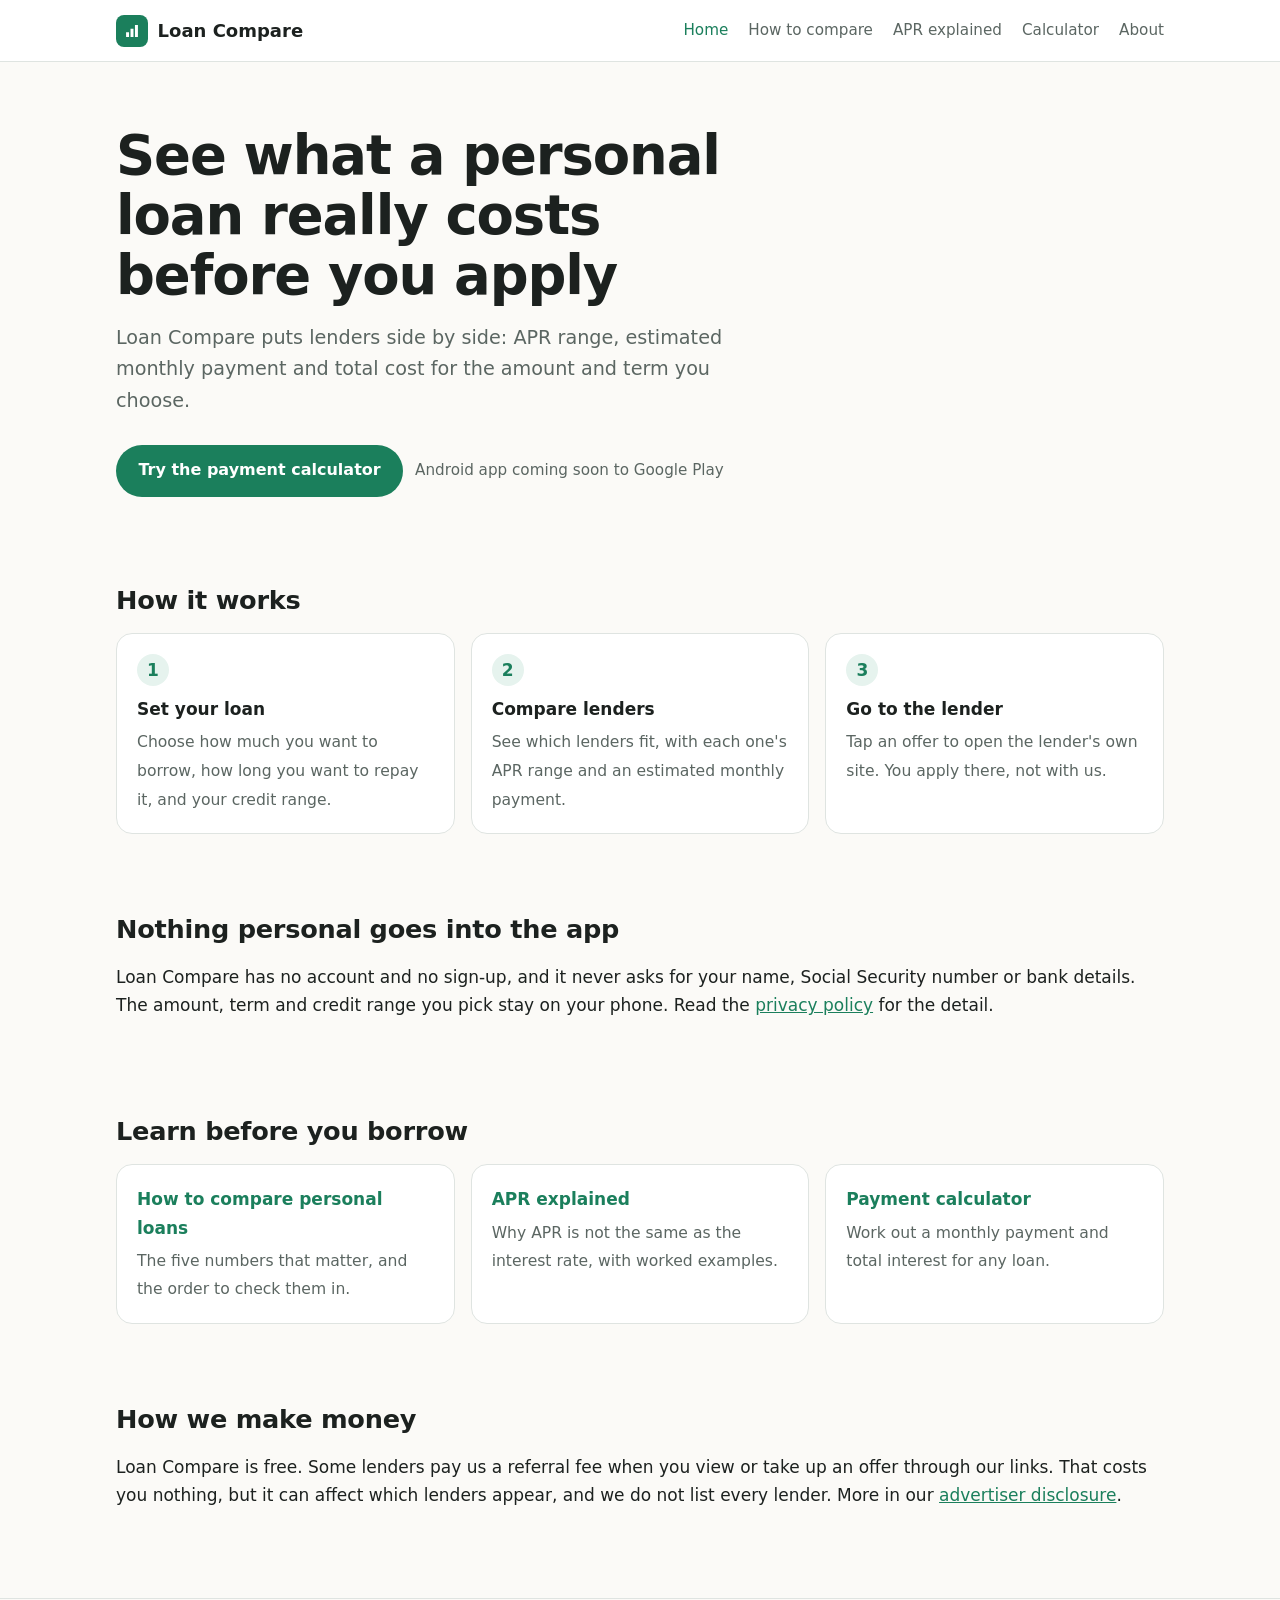
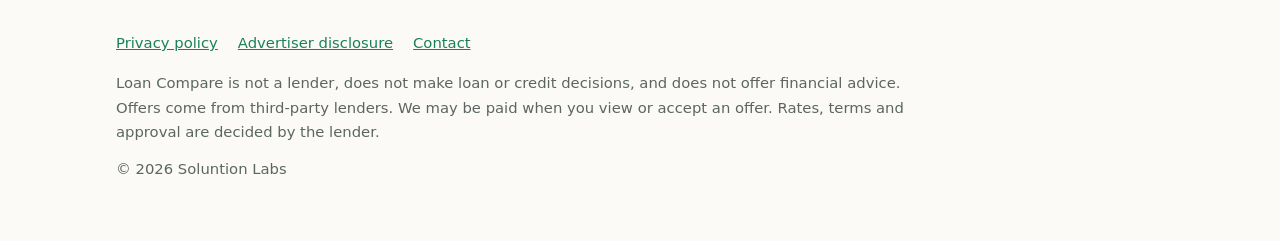
==== index.html @ a1d33915 "Add Loan Compare website and privacy policy Co-Authored-By: Claude Opus 5.5 <noreply@anthropic.com>" ====
<!doctype html>
<html lang="en">
<head>
  <meta charset="utf-8">
  <meta name="viewport" content="width=device-width, initial-scale=1">
  <title>Loan Compare – compare personal loan offers side by side</title>
  <meta name="description" content="Loan Compare is a free Android app and guide for comparing personal loans: see APR ranges, estimate monthly payments and understand the total cost before you apply.">
  <link rel="stylesheet" href="styles.css">
  <link rel="icon" href="favicon.svg" type="image/svg+xml">
</head>
<body>
  <header class="site-header">
    <div class="wrap">
      <a class="logo" href="index.html">
        <svg viewBox="0 0 108 108" aria-hidden="true"><rect width="108" height="108" fill="#1b7f5c"/><path fill="#fff" d="M34 58h10v16H34zM49 46h10v28H49zM64 34h10v40H64z"/></svg>
        Loan Compare
      </a>
      <nav class="site-nav" aria-label="Main">
        <a href="index.html" aria-current="page">Home</a>
        <a href="how-to-compare-personal-loans.html">How to compare</a>
        <a href="apr-explained.html">APR explained</a>
        <a href="calculator.html">Calculator</a>
        <a href="about.html">About</a>
      </nav>
    </div>
  </header>

  <main>
    <div class="wrap">
      <div class="hero">
        <h1>See what a personal loan really costs before you apply</h1>
        <p>Loan Compare puts lenders side by side: APR range, estimated monthly payment and total cost for the amount and term you choose.</p>
        <div class="button-row">
          <a class="button" href="calculator.html">Try the payment calculator</a>
          <span class="soon">Android app coming soon to Google Play</span>
        </div>
      </div>

      <section aria-labelledby="how">
        <h2 id="how">How it works</h2>
        <ol class="steps">
          <li><strong>Set your loan</strong><span>Choose how much you want to borrow, how long you want to repay it, and your credit range.</span></li>
          <li><strong>Compare lenders</strong><span>See which lenders fit, with each one's APR range and an estimated monthly payment.</span></li>
          <li><strong>Go to the lender</strong><span>Tap an offer to open the lender's own site. You apply there, not with us.</span></li>
        </ol>
      </section>

      <section aria-labelledby="private">
        <h2 id="private">Nothing personal goes into the app</h2>
        <p>Loan Compare has no account and no sign-up, and it never asks for your name, Social Security number or bank details. The amount, term and credit range you pick stay on your phone. Read the <a href="privacy.html">privacy policy</a> for the detail.</p>
      </section>

      <section aria-labelledby="learn">
        <h2 id="learn">Learn before you borrow</h2>
        <div class="cards">
          <a class="card" href="how-to-compare-personal-loans.html"><strong>How to compare personal loans</strong><span>The five numbers that matter, and the order to check them in.</span></a>
          <a class="card" href="apr-explained.html"><strong>APR explained</strong><span>Why APR is not the same as the interest rate, with worked examples.</span></a>
          <a class="card" href="calculator.html"><strong>Payment calculator</strong><span>Work out a monthly payment and total interest for any loan.</span></a>
        </div>
      </section>

      <section aria-labelledby="money">
        <h2 id="money">How we make money</h2>
        <p>Loan Compare is free. Some lenders pay us a referral fee when you view or take up an offer through our links. That costs you nothing, but it can affect which lenders appear, and we do not list every lender. More in our <a href="about.html#disclosure">advertiser disclosure</a>.</p>
      </section>
    </div>
  </main>

  <footer class="site-footer">
    <div class="wrap">
      <nav aria-label="Footer">
        <a href="privacy.html">Privacy policy</a>
        <a href="about.html#disclosure">Advertiser disclosure</a>
        <a href="about.html#contact">Contact</a>
      </nav>
      <p>Loan Compare is not a lender, does not make loan or credit decisions, and does not offer financial advice. Offers come from third-party lenders. We may be paid when you view or accept an offer. Rates, terms and approval are decided by the lender.</p>
      <p>&copy; 2026 Soluntion Labs</p>
    </div>
  </footer>
</body>
</html>
---- styles.css ----
:root {
  --bg: #fbfaf7;
  --surface: #ffffff;
  --text: #1c211f;
  --muted: #5b6662;
  --line: #dfe4e1;
  --brand: #1b7f5c;
  --brand-ink: #ffffff;
  --brand-soft: #e6f3ee;
  --max: 68rem;
  --read: 42rem;
}

@media (prefers-color-scheme: dark) {
  :root {
    --bg: #121615;
    --surface: #1b211f;
    --text: #e8ecea;
    --muted: #a3aeaa;
    --line: #2d3532;
    --brand: #4cc29a;
    --brand-ink: #0c1512;
    --brand-soft: #1d2e28;
  }
}

* { box-sizing: border-box; }

html { -webkit-text-size-adjust: 100%; }

body {
  margin: 0;
  background: var(--bg);
  color: var(--text);
  font: 1.0625rem/1.65 system-ui, -apple-system, "Segoe UI", Roboto, sans-serif;
}

a { color: var(--brand); }
a:focus-visible, button:focus-visible, input:focus-visible, select:focus-visible {
  outline: 3px solid var(--brand);
  outline-offset: 2px;
}

.wrap { max-width: var(--max); margin: 0 auto; padding: 0 1.25rem; }

/* Header */
.site-header { border-bottom: 1px solid var(--line); background: var(--surface); }
.site-header .wrap {
  display: flex; flex-wrap: wrap; align-items: center;
  gap: 0.5rem 1.5rem; padding-top: 0.875rem; padding-bottom: 0.875rem;
}
.logo {
  display: inline-flex; align-items: center; gap: 0.6rem;
  font-weight: 700; font-size: 1.125rem; color: var(--text); text-decoration: none;
}
.logo svg { width: 2rem; height: 2rem; border-radius: 0.5rem; }
.site-nav { display: flex; flex-wrap: wrap; gap: 0.25rem 1.25rem; margin-left: auto; }
.site-nav a { color: var(--muted); text-decoration: none; font-size: 0.95rem; padding: 0.25rem 0; }
.site-nav a:hover, .site-nav a[aria-current="page"] { color: var(--brand); }

/* Hero */
.hero { padding: 4rem 0 3rem; }
.hero h1 {
  font-size: clamp(2.1rem, 5.5vw, 3.4rem); line-height: 1.1;
  letter-spacing: -0.02em; margin: 0 0 1rem; max-width: 18ch; text-wrap: balance;
}
.hero p { font-size: 1.2rem; color: var(--muted); max-width: 38rem; margin: 0 0 1.75rem; }

.button {
  display: inline-block; background: var(--brand); color: var(--brand-ink);
  padding: 0.8rem 1.4rem; border-radius: 999px; font-weight: 600; text-decoration: none;
  border: 0; font-size: 1rem; cursor: pointer;
}
.button.secondary { background: transparent; color: var(--brand); box-shadow: inset 0 0 0 2px var(--brand); }
.button-row { display: flex; flex-wrap: wrap; gap: 0.75rem; align-items: center; }
.soon { color: var(--muted); font-size: 0.95rem; }

/* Sections */
section { padding: 2.5rem 0; }
h2 { font-size: 1.6rem; line-height: 1.25; letter-spacing: -0.01em; margin: 0 0 1rem; text-wrap: balance; }
h3 { font-size: 1.15rem; margin: 1.75rem 0 0.5rem; }

.steps { display: grid; gap: 1rem; grid-template-columns: repeat(auto-fit, minmax(15rem, 1fr)); padding: 0; margin: 0; list-style: none; counter-reset: step; }
.steps li {
  background: var(--surface); border: 1px solid var(--line); border-radius: 1rem;
  padding: 1.25rem; counter-increment: step;
}
.steps li::before {
  content: counter(step); display: inline-grid; place-items: center;
  width: 2rem; height: 2rem; border-radius: 50%;
  background: var(--brand-soft); color: var(--brand); font-weight: 700; margin-bottom: 0.6rem;
}
.steps strong { display: block; margin-bottom: 0.25rem; }
.steps span { color: var(--muted); font-size: 0.975rem; }

.cards { display: grid; gap: 1rem; grid-template-columns: repeat(auto-fit, minmax(16rem, 1fr)); }
.card {
  display: block; background: var(--surface); border: 1px solid var(--line);
  border-radius: 1rem; padding: 1.25rem; text-decoration: none; color: var(--text);
}
.card:hover { border-color: var(--brand); }
.card strong { display: block; color: var(--brand); margin-bottom: 0.25rem; }
.card span { color: var(--muted); font-size: 0.975rem; }

.callout {
  background: var(--brand-soft); border-radius: 1rem; padding: 1.25rem 1.5rem; margin: 1.5rem 0;
}
.callout p { margin: 0; }

/* Articles */
.article { max-width: var(--read); padding: 3rem 0; }
.article h1 { font-size: clamp(1.9rem, 4.5vw, 2.6rem); line-height: 1.15; letter-spacing: -0.02em; margin: 0 0 0.5rem; text-wrap: balance; }
.article .lede { color: var(--muted); font-size: 1.15rem; margin: 0 0 2rem; }
.article h2 { margin-top: 2.5rem; }
.article li { margin-bottom: 0.4rem; }
.updated { color: var(--muted); font-size: 0.95rem; }

.table-scroll { overflow-x: auto; margin: 1.25rem 0; }
table { border-collapse: collapse; width: 100%; font-variant-numeric: tabular-nums; }
th, td { text-align: left; padding: 0.6rem 0.9rem; border-bottom: 1px solid var(--line); white-space: nowrap; }
th { font-size: 0.9rem; color: var(--muted); font-weight: 600; }
td.num, th.num { text-align: right; }

/* Calculator */
.calc {
  display: grid; gap: 1.5rem; grid-template-columns: repeat(auto-fit, minmax(17rem, 1fr));
  background: var(--surface); border: 1px solid var(--line); border-radius: 1rem; padding: 1.5rem;
}
.field { margin-bottom: 1rem; }
.field label { display: block; font-weight: 600; margin-bottom: 0.3rem; }
.field input {
  width: 100%; font: inherit; padding: 0.65rem 0.8rem; border-radius: 0.6rem;
  border: 1px solid var(--line); background: var(--bg); color: var(--text);
}
.result { align-self: start; }
.result .big { font-size: 2.4rem; font-weight: 700; line-height: 1.1; font-variant-numeric: tabular-nums; }
.result dl { margin: 1rem 0 0; display: grid; grid-template-columns: 1fr auto; gap: 0.35rem 1rem; }
.result dt { color: var(--muted); }
.result dd { margin: 0; text-align: right; font-variant-numeric: tabular-nums; }
.error { color: #b3261e; margin: 0.5rem 0 0; }
@media (prefers-color-scheme: dark) { .error { color: #f2b8b5; } }

/* Footer */
.site-footer { border-top: 1px solid var(--line); margin-top: 2rem; padding: 2rem 0 3rem; color: var(--muted); font-size: 0.925rem; }
.site-footer p { max-width: 52rem; margin: 0 0 0.75rem; }
.site-footer nav { display: flex; flex-wrap: wrap; gap: 0.25rem 1.25rem; margin-bottom: 1rem; }
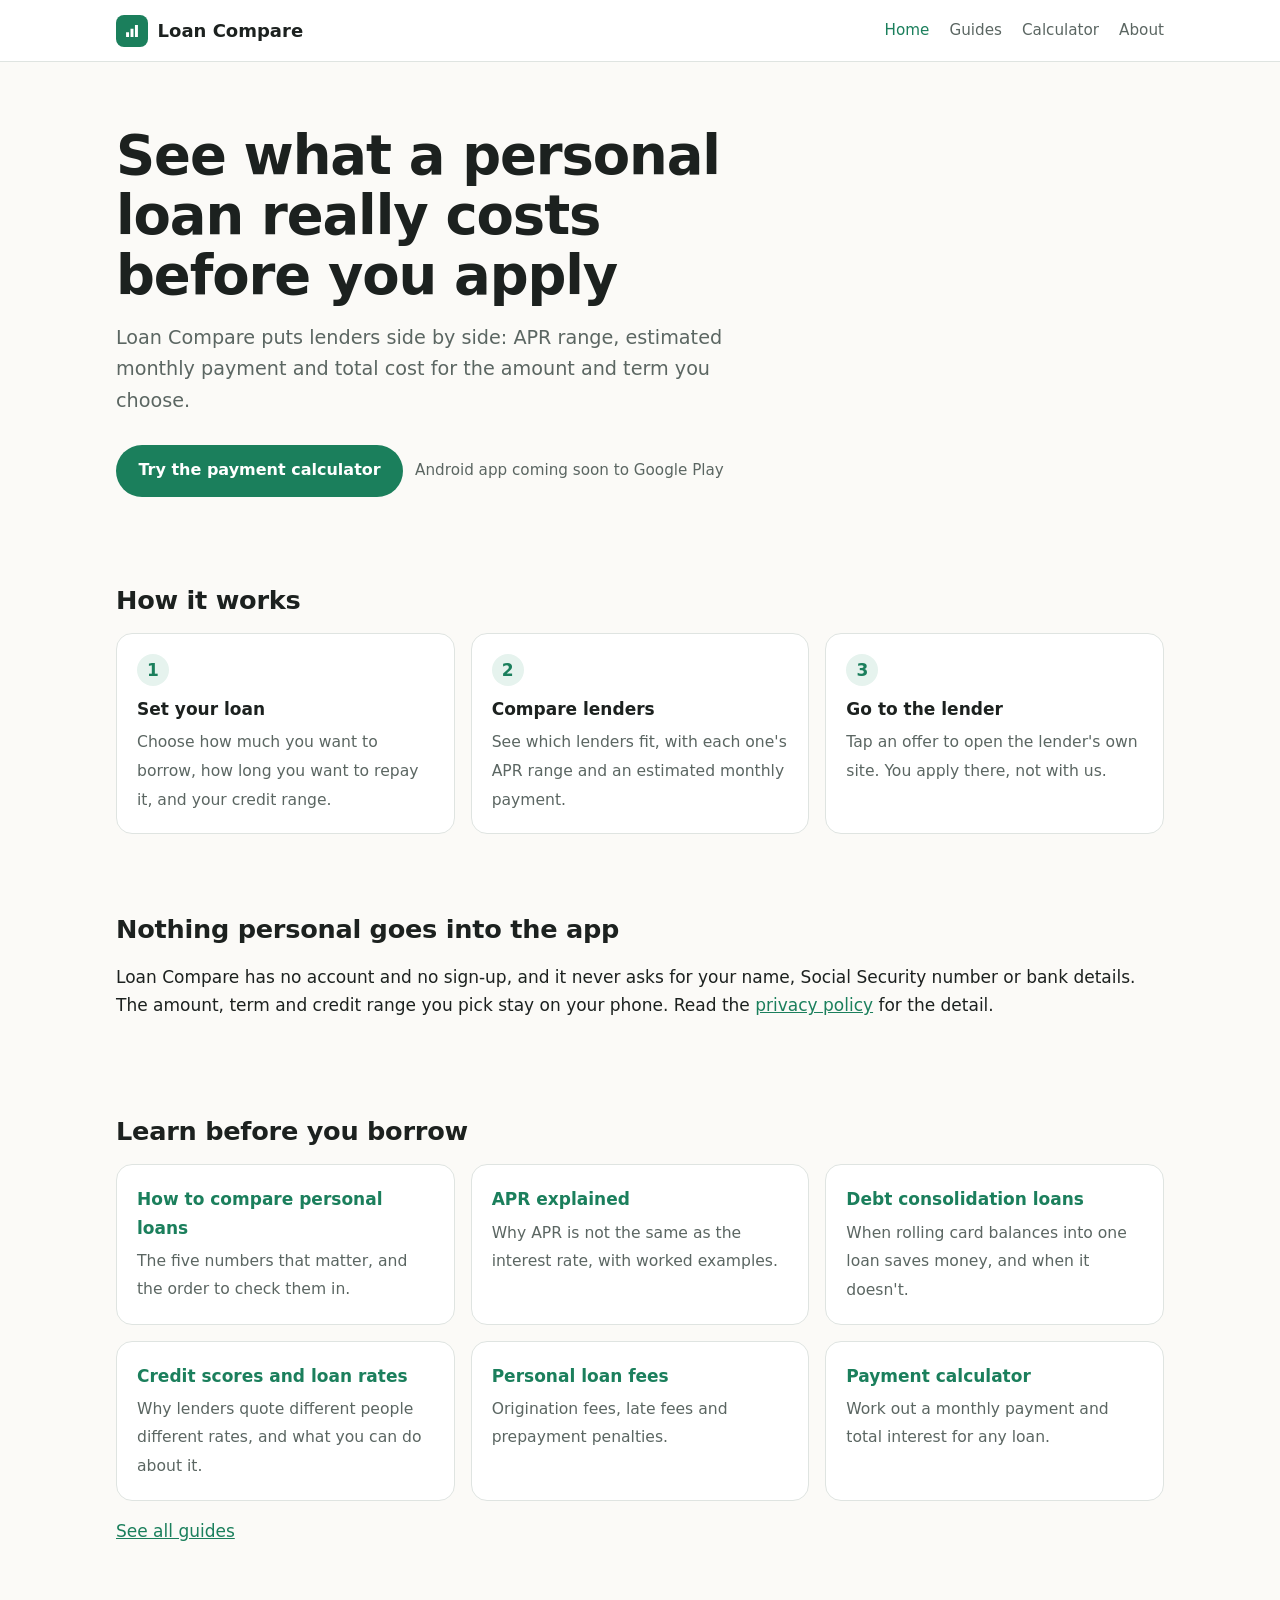
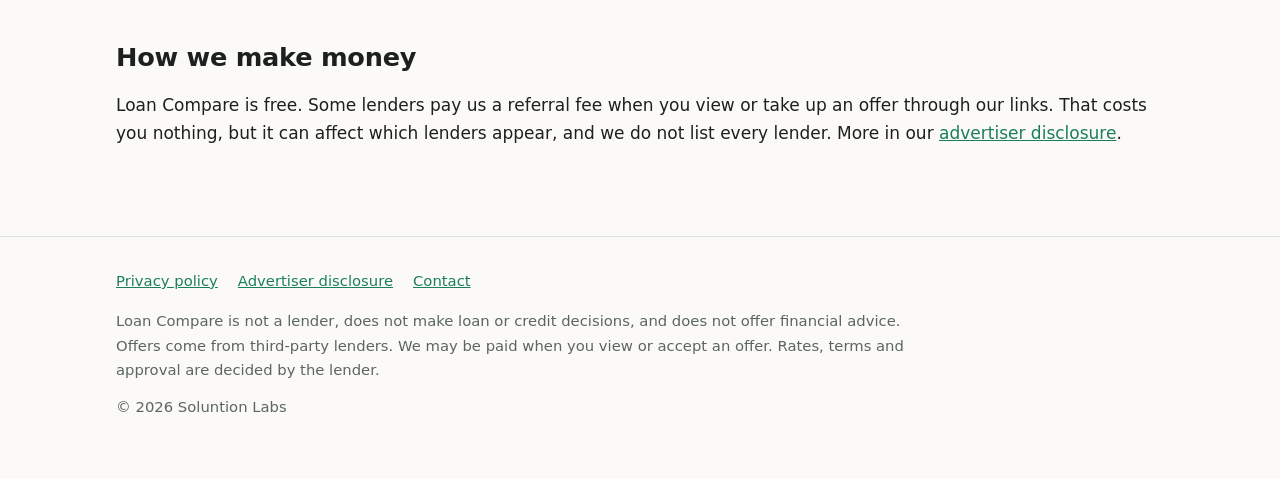
==== commit 91602c42: "Add five guides, a guides index, sitemap and robots.txt Co-Authored-By: Claude Opus 5.5 <noreply@ant" ====
--- a/index.html
+++ b/index.html
@@ -3,6 +3,7 @@
 <head>
   <meta charset="utf-8">
   <meta name="viewport" content="width=device-width, initial-scale=1">
+  <meta name="fo-verify" content="653ff7f9-3265-44f5-98fe-fa399e53a0d9" />
   <title>Loan Compare – compare personal loan offers side by side</title>
   <meta name="description" content="Loan Compare is a free Android app and guide for comparing personal loans: see APR ranges, estimate monthly payments and understand the total cost before you apply.">
   <link rel="stylesheet" href="styles.css">
@@ -17,8 +18,7 @@
       </a>
       <nav class="site-nav" aria-label="Main">
         <a href="index.html" aria-current="page">Home</a>
-        <a href="how-to-compare-personal-loans.html">How to compare</a>
-        <a href="apr-explained.html">APR explained</a>
+        <a href="guides.html">Guides</a>
         <a href="calculator.html">Calculator</a>
         <a href="about.html">About</a>
       </nav>
@@ -55,8 +55,12 @@
         <div class="cards">
           <a class="card" href="how-to-compare-personal-loans.html"><strong>How to compare personal loans</strong><span>The five numbers that matter, and the order to check them in.</span></a>
           <a class="card" href="apr-explained.html"><strong>APR explained</strong><span>Why APR is not the same as the interest rate, with worked examples.</span></a>
+          <a class="card" href="debt-consolidation-loans.html"><strong>Debt consolidation loans</strong><span>When rolling card balances into one loan saves money, and when it doesn't.</span></a>
+          <a class="card" href="credit-score-and-loan-rates.html"><strong>Credit scores and loan rates</strong><span>Why lenders quote different people different rates, and what you can do about it.</span></a>
+          <a class="card" href="personal-loan-fees.html"><strong>Personal loan fees</strong><span>Origination fees, late fees and prepayment penalties.</span></a>
           <a class="card" href="calculator.html"><strong>Payment calculator</strong><span>Work out a monthly payment and total interest for any loan.</span></a>
         </div>
+        <p style="margin-top:1rem"><a href="guides.html">See all guides</a></p>
       </section>
 
       <section aria-labelledby="money">
--- a/styles.css
+++ b/styles.css
@@ -56,7 +56,7 @@
 .logo svg { width: 2rem; height: 2rem; border-radius: 0.5rem; }
 .site-nav { display: flex; flex-wrap: wrap; gap: 0.25rem 1.25rem; margin-left: auto; }
 .site-nav a { color: var(--muted); text-decoration: none; font-size: 0.95rem; padding: 0.25rem 0; }
-.site-nav a:hover, .site-nav a[aria-current="page"] { color: var(--brand); }
+.site-nav a:hover, .site-nav a[aria-current] { color: var(--brand); }
 
 /* Hero */
 .hero { padding: 4rem 0 3rem; }
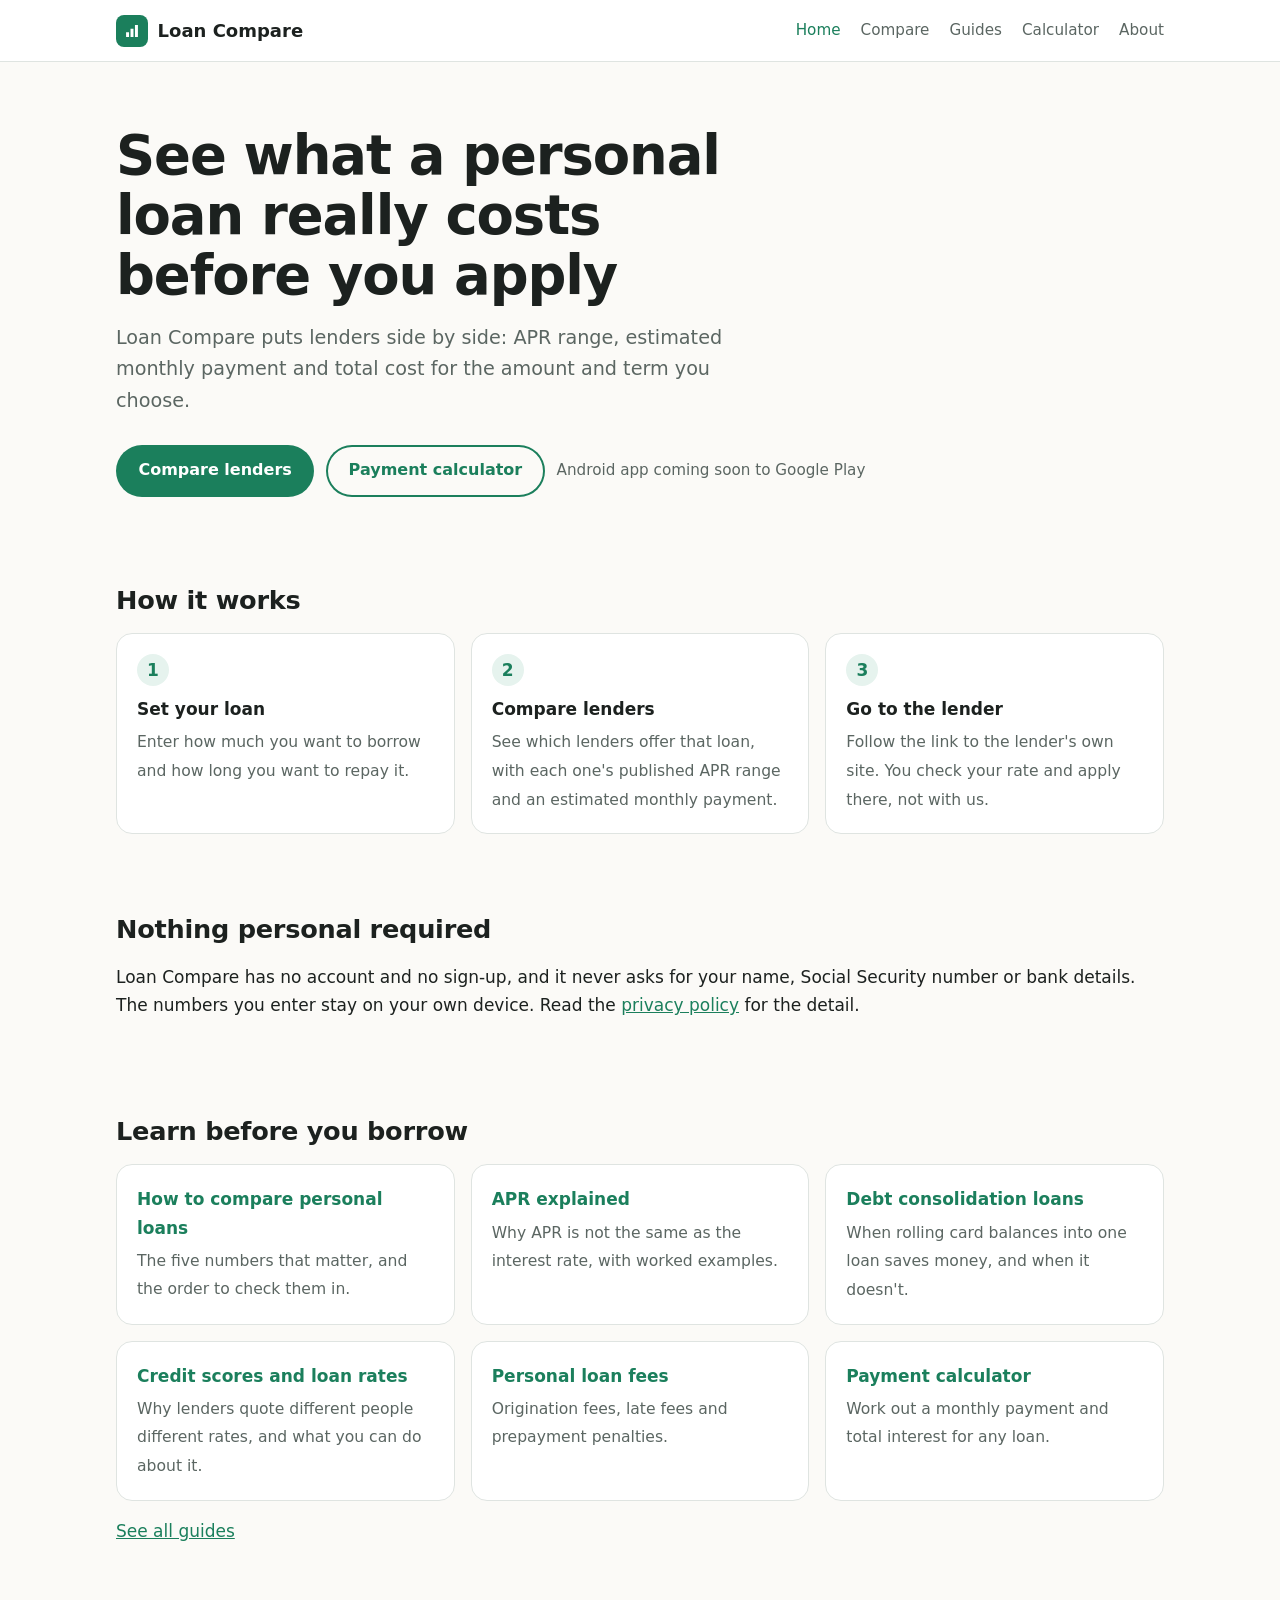
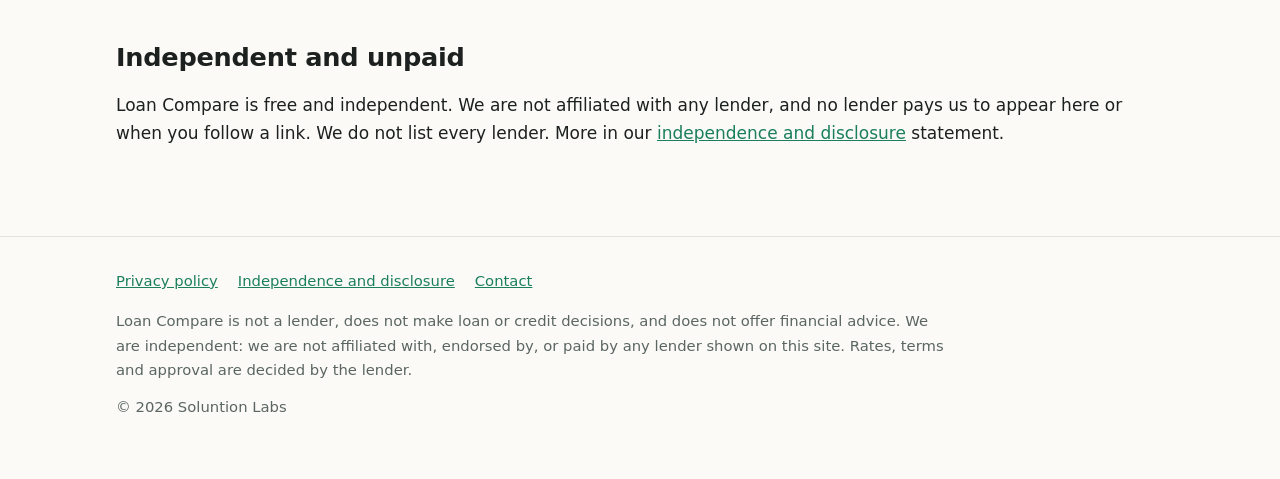
==== commit c5712482: "Add lender comparison page and state independence from lenders Lists six lenders with their publishe" ====
--- a/index.html
+++ b/index.html
@@ -18,6 +18,7 @@
       </a>
       <nav class="site-nav" aria-label="Main">
         <a href="index.html" aria-current="page">Home</a>
+        <a href="compare.html">Compare</a>
         <a href="guides.html">Guides</a>
         <a href="calculator.html">Calculator</a>
         <a href="about.html">About</a>
@@ -31,7 +32,8 @@
         <h1>See what a personal loan really costs before you apply</h1>
         <p>Loan Compare puts lenders side by side: APR range, estimated monthly payment and total cost for the amount and term you choose.</p>
         <div class="button-row">
-          <a class="button" href="calculator.html">Try the payment calculator</a>
+          <a class="button" href="compare.html">Compare lenders</a>
+          <a class="button secondary" href="calculator.html">Payment calculator</a>
           <span class="soon">Android app coming soon to Google Play</span>
         </div>
       </div>
@@ -39,15 +41,15 @@
       <section aria-labelledby="how">
         <h2 id="how">How it works</h2>
         <ol class="steps">
-          <li><strong>Set your loan</strong><span>Choose how much you want to borrow, how long you want to repay it, and your credit range.</span></li>
-          <li><strong>Compare lenders</strong><span>See which lenders fit, with each one's APR range and an estimated monthly payment.</span></li>
-          <li><strong>Go to the lender</strong><span>Tap an offer to open the lender's own site. You apply there, not with us.</span></li>
+          <li><strong>Set your loan</strong><span>Enter how much you want to borrow and how long you want to repay it.</span></li>
+          <li><strong>Compare lenders</strong><span>See which lenders offer that loan, with each one's published APR range and an estimated monthly payment.</span></li>
+          <li><strong>Go to the lender</strong><span>Follow the link to the lender's own site. You check your rate and apply there, not with us.</span></li>
         </ol>
       </section>
 
       <section aria-labelledby="private">
-        <h2 id="private">Nothing personal goes into the app</h2>
-        <p>Loan Compare has no account and no sign-up, and it never asks for your name, Social Security number or bank details. The amount, term and credit range you pick stay on your phone. Read the <a href="privacy.html">privacy policy</a> for the detail.</p>
+        <h2 id="private">Nothing personal required</h2>
+        <p>Loan Compare has no account and no sign-up, and it never asks for your name, Social Security number or bank details. The numbers you enter stay on your own device. Read the <a href="privacy.html">privacy policy</a> for the detail.</p>
       </section>
 
       <section aria-labelledby="learn">
@@ -64,8 +66,8 @@
       </section>
 
       <section aria-labelledby="money">
-        <h2 id="money">How we make money</h2>
-        <p>Loan Compare is free. Some lenders pay us a referral fee when you view or take up an offer through our links. That costs you nothing, but it can affect which lenders appear, and we do not list every lender. More in our <a href="about.html#disclosure">advertiser disclosure</a>.</p>
+        <h2 id="money">Independent and unpaid</h2>
+        <p>Loan Compare is free and independent. We are not affiliated with any lender, and no lender pays us to appear here or when you follow a link. We do not list every lender. More in our <a href="about.html#disclosure">independence and disclosure</a> statement.</p>
       </section>
     </div>
   </main>
@@ -74,10 +76,10 @@
     <div class="wrap">
       <nav aria-label="Footer">
         <a href="privacy.html">Privacy policy</a>
-        <a href="about.html#disclosure">Advertiser disclosure</a>
+        <a href="about.html#disclosure">Independence and disclosure</a>
         <a href="about.html#contact">Contact</a>
       </nav>
-      <p>Loan Compare is not a lender, does not make loan or credit decisions, and does not offer financial advice. Offers come from third-party lenders. We may be paid when you view or accept an offer. Rates, terms and approval are decided by the lender.</p>
+      <p>Loan Compare is not a lender, does not make loan or credit decisions, and does not offer financial advice. We are independent: we are not affiliated with, endorsed by, or paid by any lender shown on this site. Rates, terms and approval are decided by the lender.</p>
       <p>&copy; 2026 Soluntion Labs</p>
     </div>
   </footer>
--- a/styles.css
+++ b/styles.css
@@ -140,6 +140,24 @@
 .error { color: #b3261e; margin: 0.5rem 0 0; }
 @media (prefers-color-scheme: dark) { .error { color: #f2b8b5; } }
 
+/* Lender comparison */
+.cmp-form { display: grid; gap: 0 1.25rem; grid-template-columns: repeat(auto-fit, minmax(13rem, 1fr)); max-width: 34rem; margin-top: 1.5rem; }
+.field select {
+  width: 100%; font: inherit; padding: 0.65rem 0.8rem; border-radius: 0.6rem;
+  border: 1px solid var(--line); background: var(--bg); color: var(--text);
+}
+.cmp-summary { font-weight: 600; margin: 0.5rem 0 1rem; }
+.lenders { list-style: none; padding: 0; margin: 0; display: grid; gap: 1rem; grid-template-columns: repeat(auto-fit, minmax(18rem, 1fr)); }
+.lender { background: var(--surface); border: 1px solid var(--line); border-radius: 1rem; padding: 1.25rem; display: flex; flex-direction: column; }
+.lender-muted { opacity: 0.75; }
+.lender-name { margin: 0; font-size: 1.15rem; }
+.lender-apr { margin: 0.4rem 0 0; font-size: 1.5rem; font-weight: 700; line-height: 1.2; font-variant-numeric: tabular-nums; }
+.lender-estimate { margin: 0.35rem 0 0; font-variant-numeric: tabular-nums; }
+.lender-reason { margin: 0.35rem 0 0; color: var(--muted); }
+.lender-facts { margin: 0.9rem 0 1.1rem; padding-left: 1.1rem; color: var(--muted); font-size: 0.95rem; flex: 1; }
+.lender-facts li { margin-bottom: 0.2rem; }
+.lender .button { text-align: center; }
+
 /* Footer */
 .site-footer { border-top: 1px solid var(--line); margin-top: 2rem; padding: 2rem 0 3rem; color: var(--muted); font-size: 0.925rem; }
 .site-footer p { max-width: 52rem; margin: 0 0 0.75rem; }
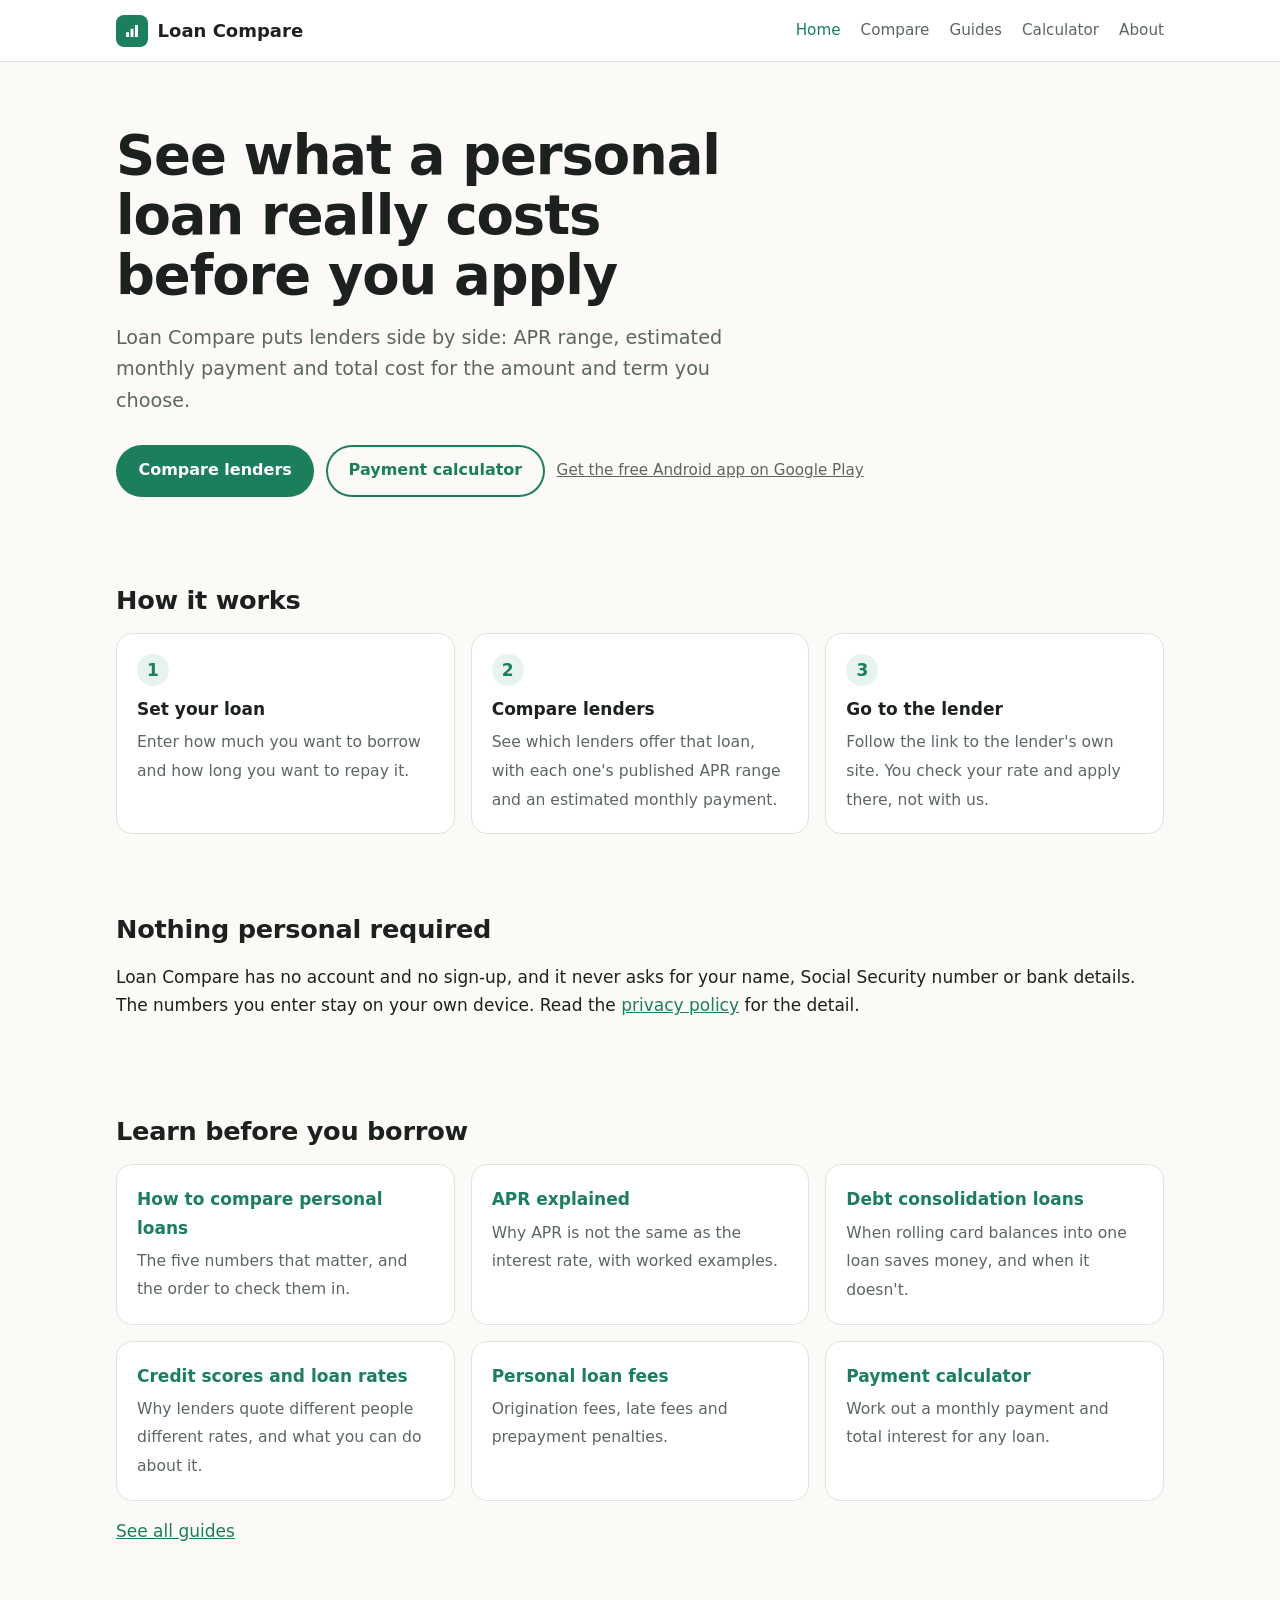
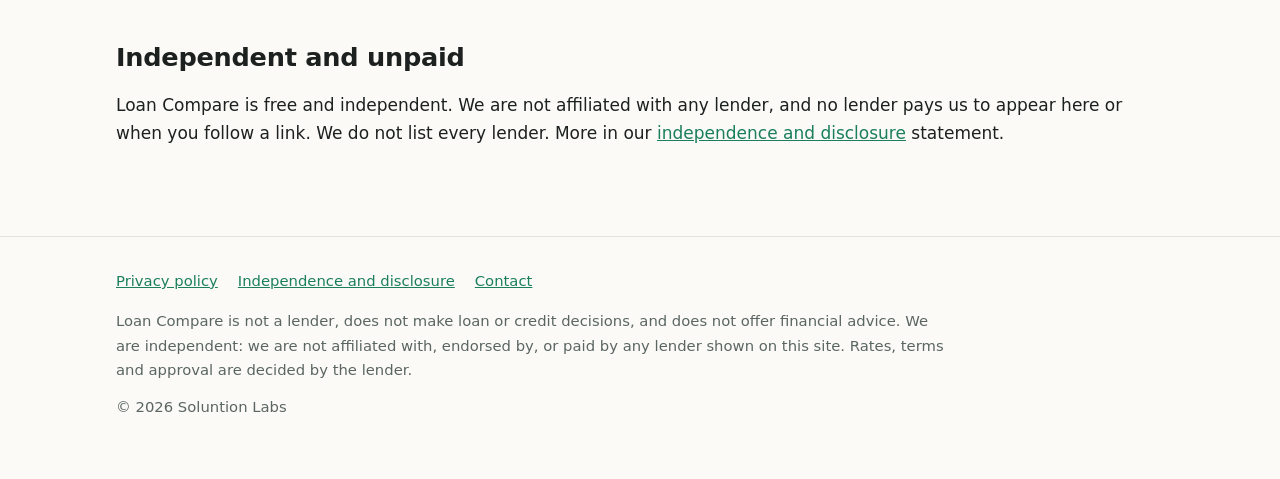
==== commit 32a45ef0: "Link to the app on Google Play Co-Authored-By: Claude Opus 5.5 <noreply@anthropic.com>" ====
--- a/index.html
+++ b/index.html
@@ -34,7 +34,7 @@
         <div class="button-row">
           <a class="button" href="compare.html">Compare lenders</a>
           <a class="button secondary" href="calculator.html">Payment calculator</a>
-          <span class="soon">Android app coming soon to Google Play</span>
+          <a class="soon" href="https://play.google.com/store/apps/details?id=com.soluntion.loancompare">Get the free Android app on Google Play</a>
         </div>
       </div>
 
--- a/styles.css
+++ b/styles.css
@@ -150,7 +150,18 @@
 .lenders { list-style: none; padding: 0; margin: 0; display: grid; gap: 1rem; grid-template-columns: repeat(auto-fit, minmax(18rem, 1fr)); }
 .lender { background: var(--surface); border: 1px solid var(--line); border-radius: 1rem; padding: 1.25rem; display: flex; flex-direction: column; }
 .lender-muted { opacity: 0.75; }
-.lender-name { margin: 0; font-size: 1.15rem; }
+.lender-head { display: flex; }
+/* Lender name on a coloured label in our own palette. Not the lender's logo or brand colour. */
+.lender-name {
+  margin: 0; padding: 0.3rem 0.9rem; border-radius: 999px;
+  color: #fff; font-size: 1.05rem; font-weight: 700; line-height: 1.3;
+}
+.badge-0 { background: #1b7f5c; }
+.badge-1 { background: #2f6f9f; }
+.badge-2 { background: #7a4f9a; }
+.badge-3 { background: #a0522d; }
+.badge-4 { background: #4a6572; }
+.badge-5 { background: #8a6d1f; }
 .lender-apr { margin: 0.4rem 0 0; font-size: 1.5rem; font-weight: 700; line-height: 1.2; font-variant-numeric: tabular-nums; }
 .lender-estimate { margin: 0.35rem 0 0; font-variant-numeric: tabular-nums; }
 .lender-reason { margin: 0.35rem 0 0; color: var(--muted); }
